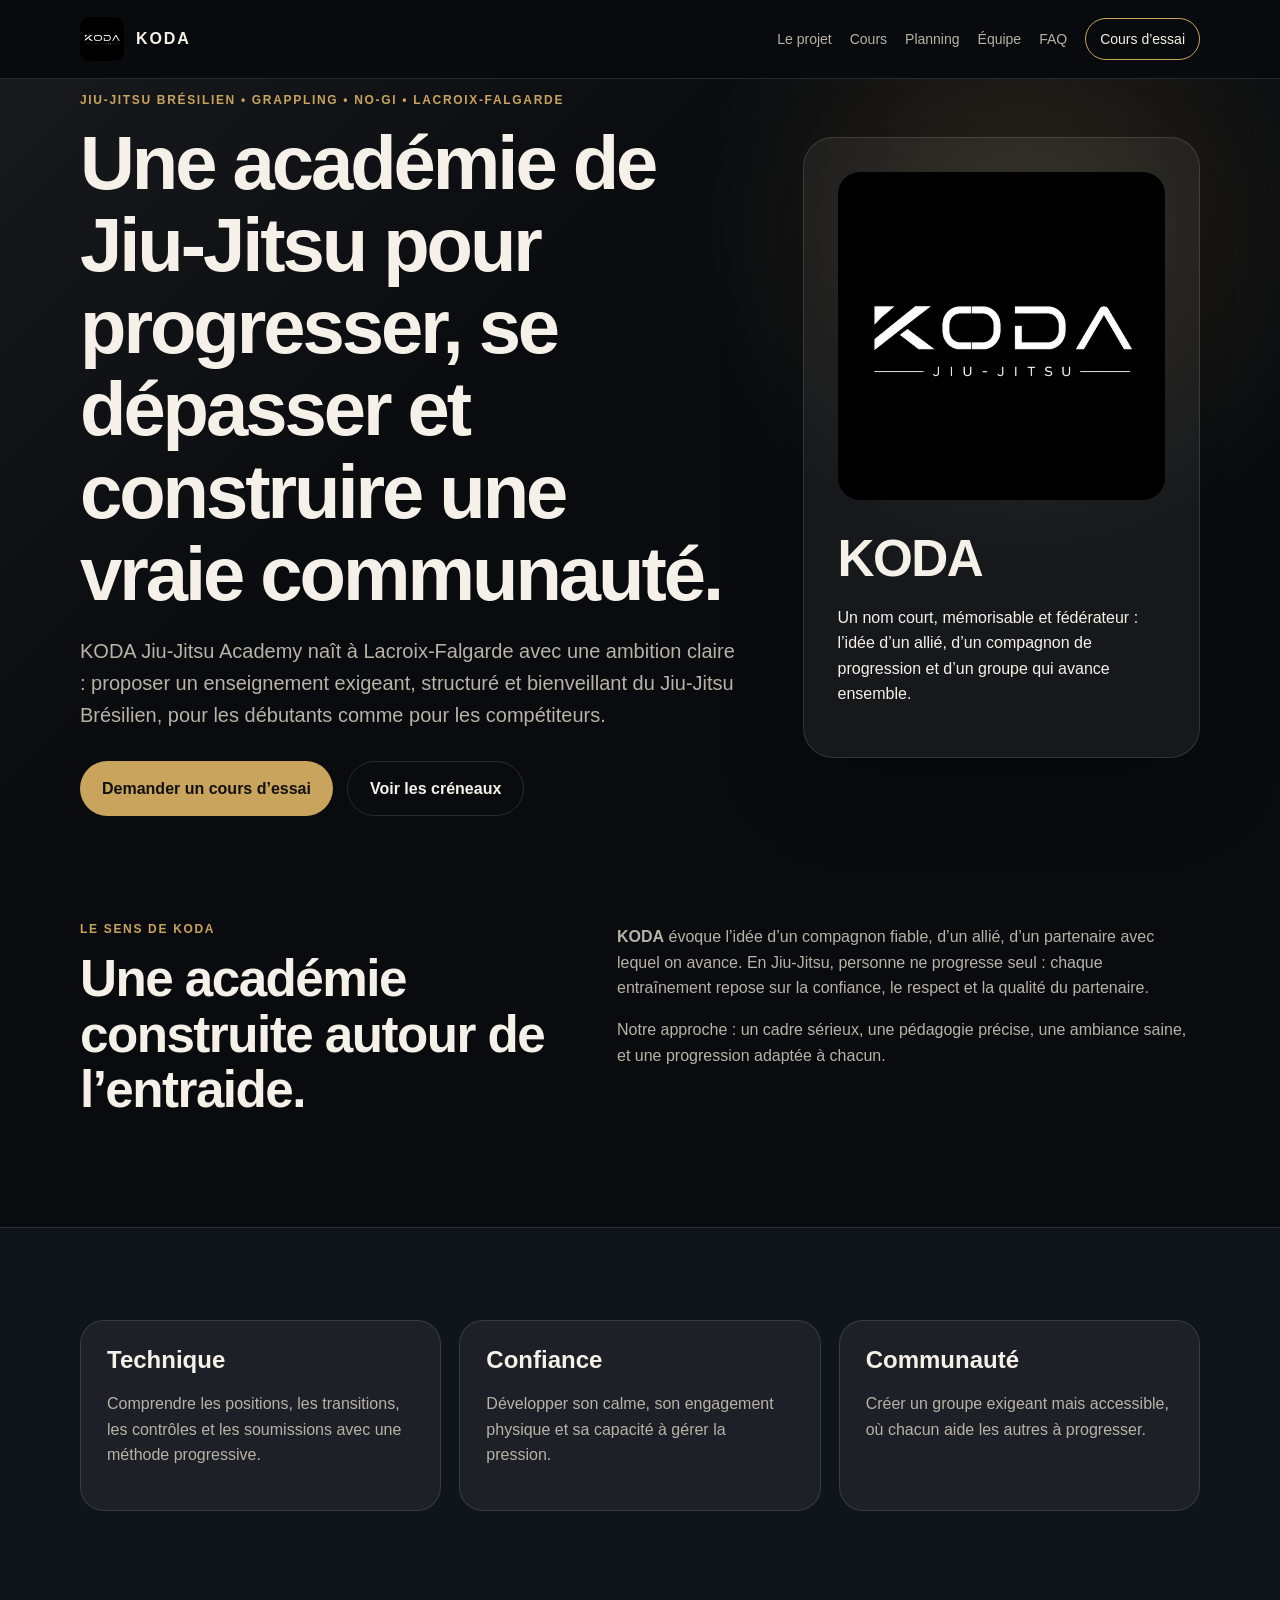
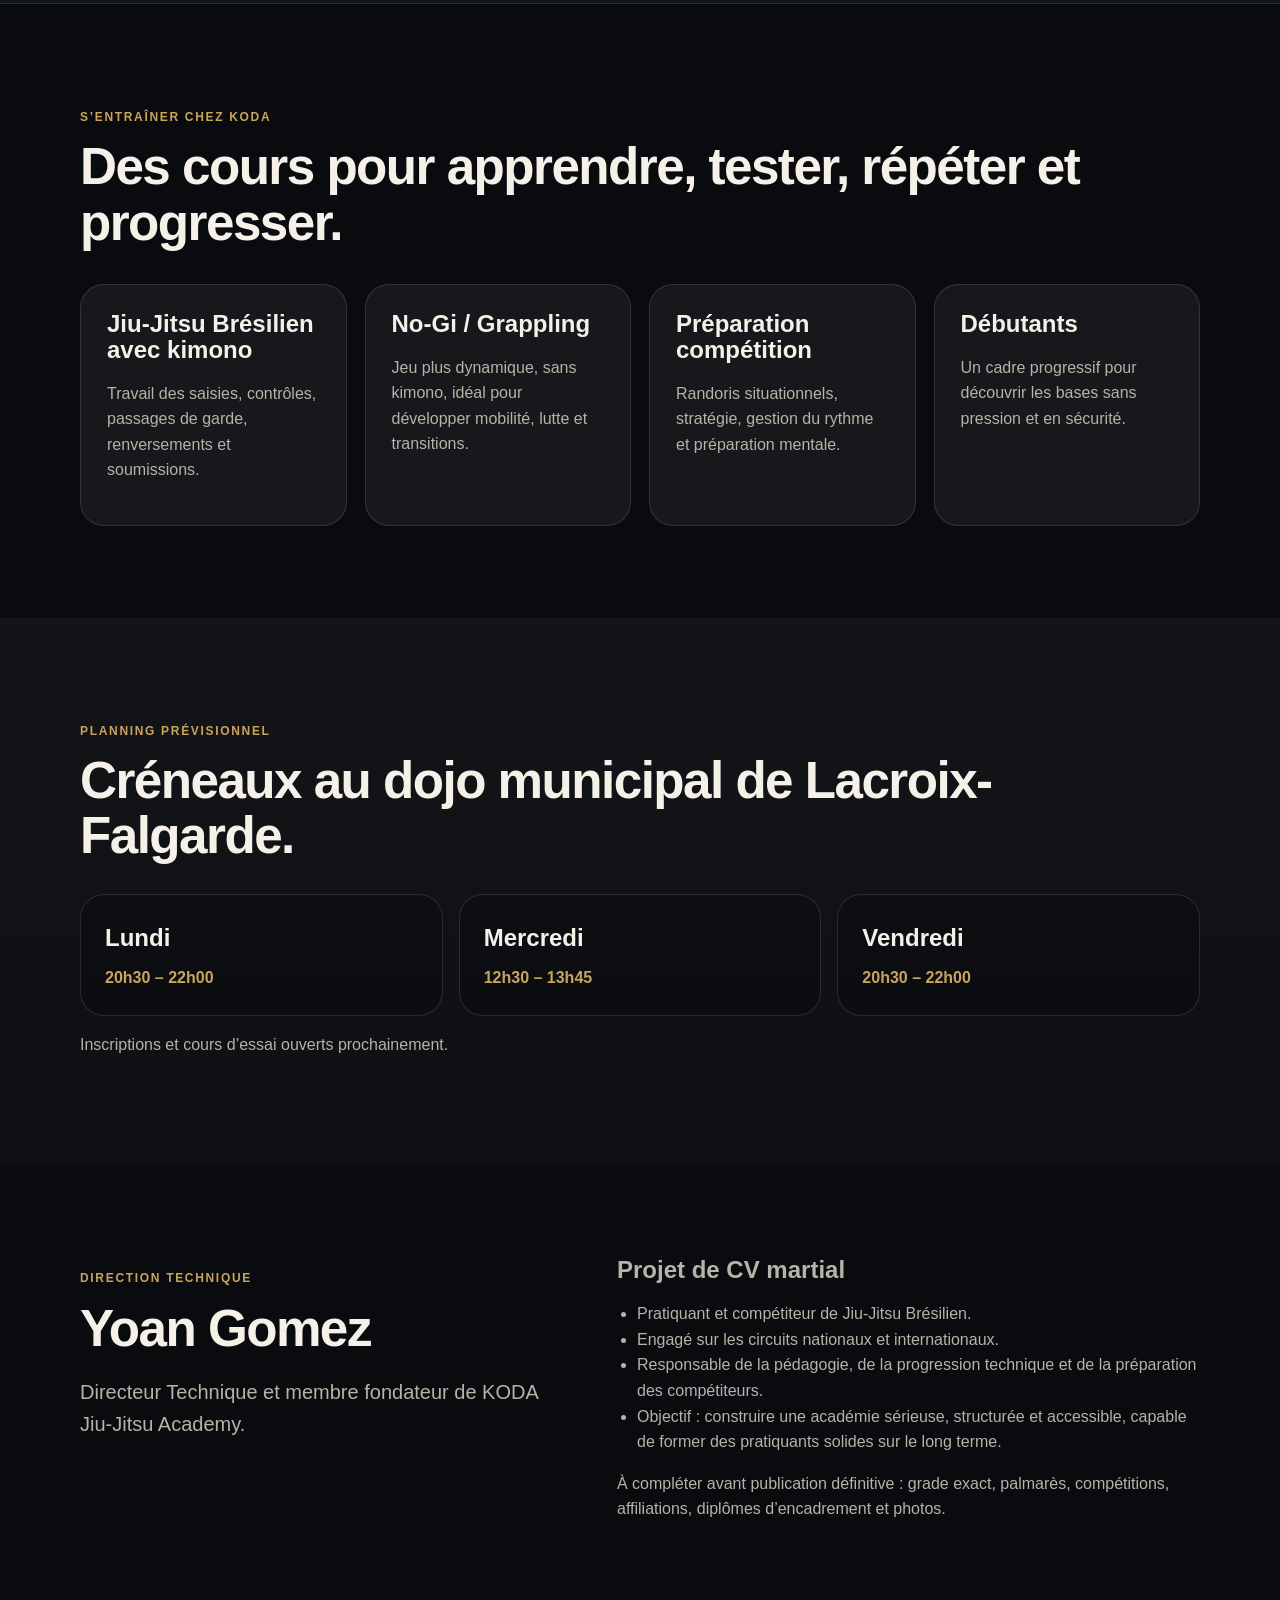
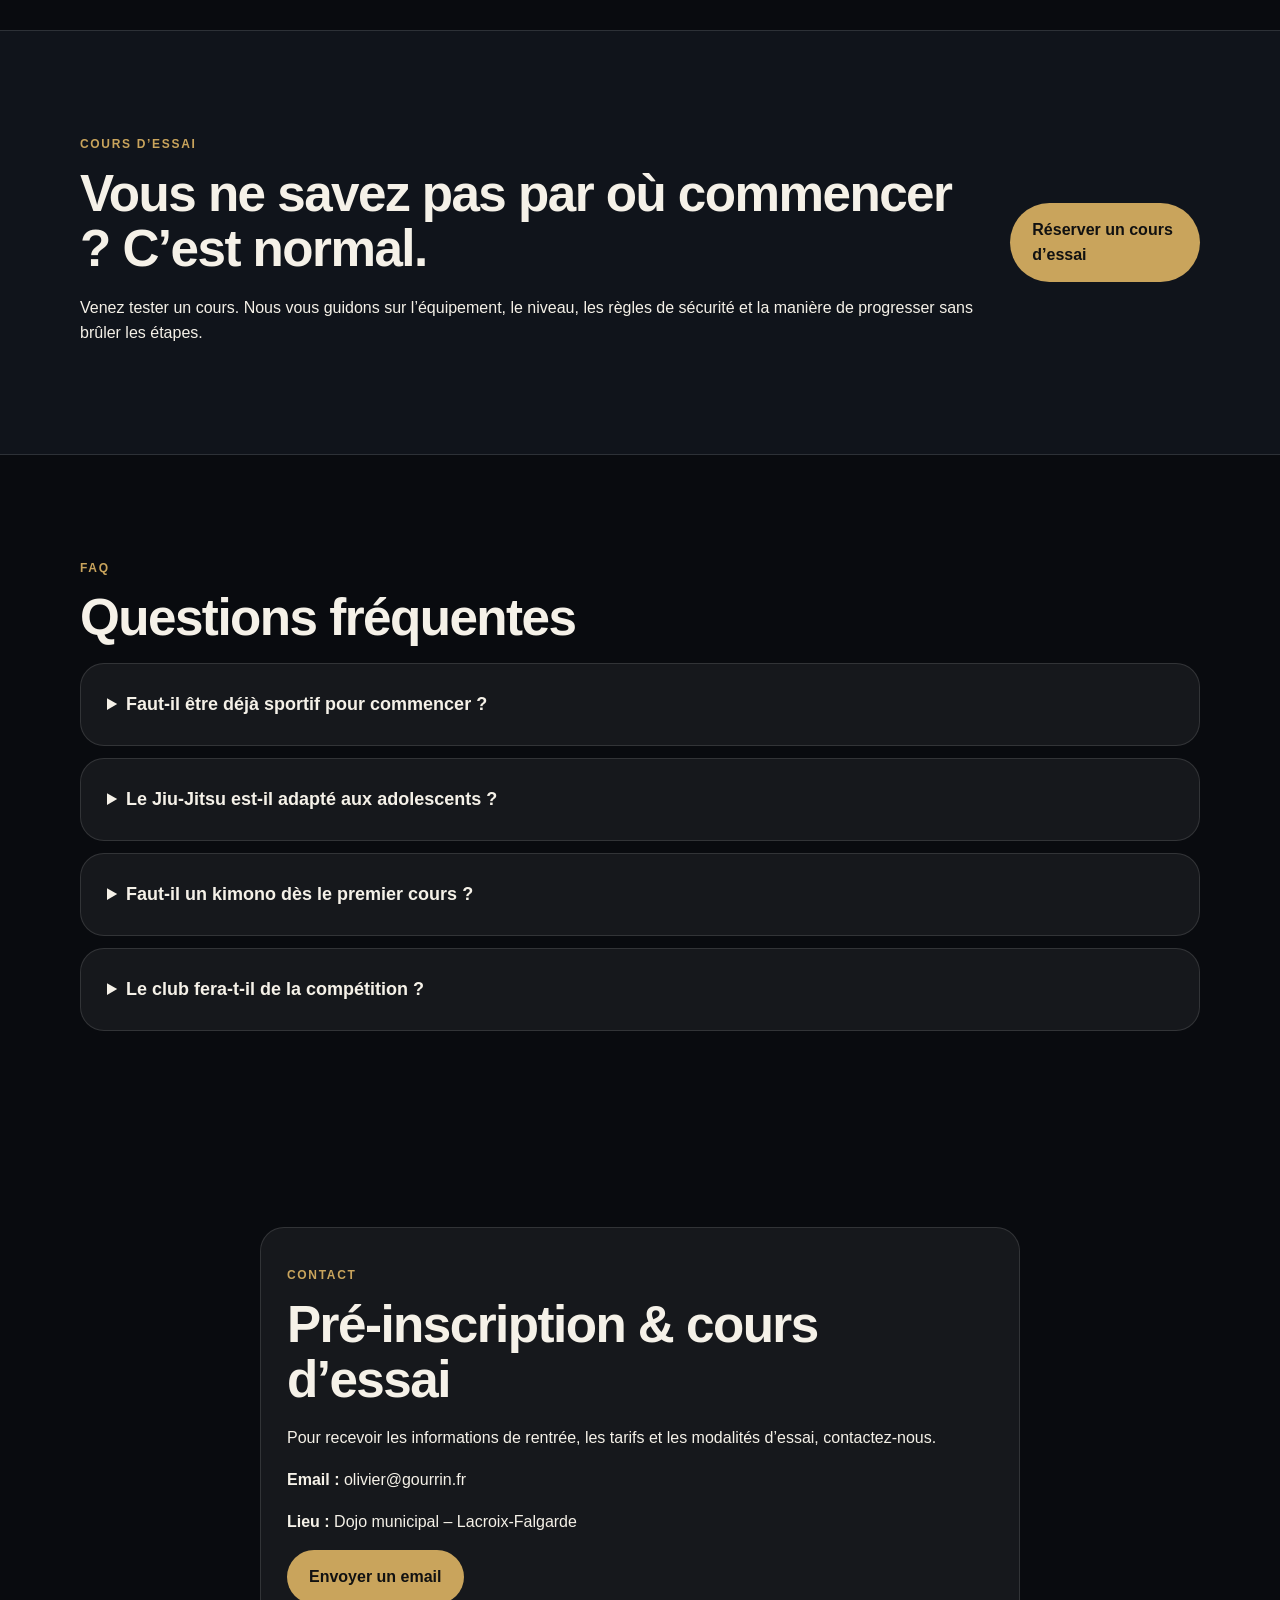
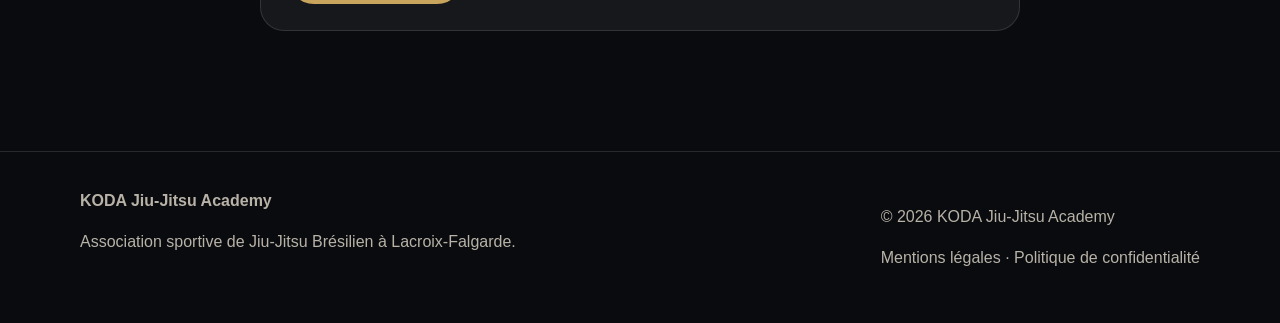
==== index.html @ 4247550b "Add files via upload" ====
<!doctype html>
<html lang="fr">
<head>
  <meta charset="utf-8">
  <meta name="viewport" content="width=device-width, initial-scale=1">
  <title>KODA Jiu-Jitsu Academy – Lacroix-Falgarde</title>
  <meta name="description" content="KODA Jiu-Jitsu Academy, club de Jiu-Jitsu Brésilien à Lacroix-Falgarde. Cours adultes, adolescents, compétition, no-gi et progression technique.">
  <link rel="stylesheet" href="styles.css">
</head>
<body>
<header class="site-header">
  <div class="container nav">
    <a class="brand" href="#accueil">
      <img src="assets/logo-koda.png" alt="Logo KODA Jiu-Jitsu Academy">
      <span>KODA</span>
    </a>
    <nav>
      <a href="#projet">Le projet</a>
      <a href="#cours">Cours</a>
      <a href="#planning">Planning</a>
      <a href="#equipe">Équipe</a>
      <a href="#faq">FAQ</a>
      <a class="nav-cta" href="#contact">Cours d’essai</a>
    </nav>
  </div>
</header>

<main id="accueil">
  <section class="hero">
    <div class="container hero-grid">
      <div class="hero-content">
        <p class="eyebrow">Jiu-Jitsu Brésilien • Grappling • No-Gi • Lacroix-Falgarde</p>
        <h1>Une académie de Jiu-Jitsu pour progresser, se dépasser et construire une vraie communauté.</h1>
        <p class="lead">KODA Jiu-Jitsu Academy naît à Lacroix-Falgarde avec une ambition claire : proposer un enseignement exigeant, structuré et bienveillant du Jiu-Jitsu Brésilien, pour les débutants comme pour les compétiteurs.</p>
        <div class="hero-actions">
          <a class="button primary" href="#contact">Demander un cours d’essai</a>
          <a class="button secondary" href="#planning">Voir les créneaux</a>
        </div>
      </div>
      <aside class="hero-card">
        <img src="assets/logo-koda.png" alt="Emblème KODA">
        <h2>KODA</h2>
        <p>Un nom court, mémorisable et fédérateur : l’idée d’un allié, d’un compagnon de progression et d’un groupe qui avance ensemble.</p>
      </aside>
    </div>
  </section>

  <section id="projet" class="section">
    <div class="container two-col">
      <div>
        <p class="eyebrow">Le sens de KODA</p>
        <h2>Une académie construite autour de l’entraide.</h2>
      </div>
      <div class="rich-text">
        <p><strong>KODA</strong> évoque l’idée d’un compagnon fiable, d’un allié, d’un partenaire avec lequel on avance. En Jiu-Jitsu, personne ne progresse seul : chaque entraînement repose sur la confiance, le respect et la qualité du partenaire.</p>
        <p>Notre approche : un cadre sérieux, une pédagogie précise, une ambiance saine, et une progression adaptée à chacun.</p>
      </div>
    </div>
  </section>

  <section class="section dark">
    <div class="container cards">
      <article class="card">
        <h3>Technique</h3>
        <p>Comprendre les positions, les transitions, les contrôles et les soumissions avec une méthode progressive.</p>
      </article>
      <article class="card">
        <h3>Confiance</h3>
        <p>Développer son calme, son engagement physique et sa capacité à gérer la pression.</p>
      </article>
      <article class="card">
        <h3>Communauté</h3>
        <p>Créer un groupe exigeant mais accessible, où chacun aide les autres à progresser.</p>
      </article>
    </div>
  </section>

  <section id="cours" class="section">
    <div class="container">
      <p class="eyebrow">S’entraîner chez KODA</p>
      <h2>Des cours pour apprendre, tester, répéter et progresser.</h2>
      <div class="program-grid">
        <div class="program">
          <h3>Jiu-Jitsu Brésilien avec kimono</h3>
          <p>Travail des saisies, contrôles, passages de garde, renversements et soumissions.</p>
        </div>
        <div class="program">
          <h3>No-Gi / Grappling</h3>
          <p>Jeu plus dynamique, sans kimono, idéal pour développer mobilité, lutte et transitions.</p>
        </div>
        <div class="program">
          <h3>Préparation compétition</h3>
          <p>Randoris situationnels, stratégie, gestion du rythme et préparation mentale.</p>
        </div>
        <div class="program">
          <h3>Débutants</h3>
          <p>Un cadre progressif pour découvrir les bases sans pression et en sécurité.</p>
        </div>
      </div>
    </div>
  </section>

  <section id="planning" class="section muted">
    <div class="container">
      <p class="eyebrow">Planning prévisionnel</p>
      <h2>Créneaux au dojo municipal de Lacroix-Falgarde.</h2>
      <div class="schedule">
        <div><strong>Lundi</strong><span>20h30 – 22h00</span></div>
        <div><strong>Mercredi</strong><span>12h30 – 13h45</span></div>
        <div><strong>Vendredi</strong><span>20h30 – 22h00</span></div>
      </div>
      <p class="note">Inscriptions et cours d’essai ouverts prochainement.</p>
    </div>
  </section>

  <section id="equipe" class="section">
    <div class="container two-col">
      <div>
        <p class="eyebrow">Direction technique</p>
        <h2>Yoan Gomez</h2>
        <p class="lead">Directeur Technique et membre fondateur de KODA Jiu-Jitsu Academy.</p>
      </div>
      <div class="bio">
        <h3>Projet de CV martial</h3>
        <ul>
          <li>Pratiquant et compétiteur de Jiu-Jitsu Brésilien.</li>
          <li>Engagé sur les circuits nationaux et internationaux.</li>
          <li>Responsable de la pédagogie, de la progression technique et de la préparation des compétiteurs.</li>
          <li>Objectif : construire une académie sérieuse, structurée et accessible, capable de former des pratiquants solides sur le long terme.</li>
        </ul>
        <p class="note">À compléter avant publication définitive : grade exact, palmarès, compétitions, affiliations, diplômes d’encadrement et photos.</p>
      </div>
    </div>
  </section>

  <section class="section dark">
    <div class="container split-cta">
      <div>
        <p class="eyebrow">Cours d’essai</p>
        <h2>Vous ne savez pas par où commencer ? C’est normal.</h2>
        <p>Venez tester un cours. Nous vous guidons sur l’équipement, le niveau, les règles de sécurité et la manière de progresser sans brûler les étapes.</p>
      </div>
      <a class="button primary" href="#contact">Réserver un cours d’essai</a>
    </div>
  </section>

  <section id="faq" class="section">
    <div class="container">
      <p class="eyebrow">FAQ</p>
      <h2>Questions fréquentes</h2>
      <details>
        <summary>Faut-il être déjà sportif pour commencer ?</summary>
        <p>Non. Les cours débutants permettent de progresser étape par étape. Le plus important est la régularité.</p>
      </details>
      <details>
        <summary>Le Jiu-Jitsu est-il adapté aux adolescents ?</summary>
        <p>Oui, sous réserve des créneaux ouverts et d’un cadre adapté. L’objectif est de développer confiance, discipline et respect.</p>
      </details>
      <details>
        <summary>Faut-il un kimono dès le premier cours ?</summary>
        <p>Pour un essai, une tenue de sport près du corps peut suffire. Le kimono sera recommandé pour les cours réguliers en Gi.</p>
      </details>
      <details>
        <summary>Le club fera-t-il de la compétition ?</summary>
        <p>Oui, la compétition fait partie du projet KODA, sans obligation pour les pratiquants loisirs.</p>
      </details>
    </div>
  </section>

  <section id="contact" class="section contact">
    <div class="container contact-box">
      <p class="eyebrow">Contact</p>
      <h2>Pré-inscription & cours d’essai</h2>
      <p>Pour recevoir les informations de rentrée, les tarifs et les modalités d’essai, contactez-nous.</p>
      <p><strong>Email :</strong> <a href="mailto:olivier@gourrin.fr">olivier@gourrin.fr</a></p>
      <p><strong>Lieu :</strong> Dojo municipal – Lacroix-Falgarde</p>
      <a class="button primary" href="mailto:olivier@gourrin.fr?subject=Pré-inscription%20KODA%20Jiu-Jitsu%20Academy">Envoyer un email</a>
    </div>
  </section>
</main>

<footer class="site-footer">
  <div class="container footer-grid">
    <div>
      <strong>KODA Jiu-Jitsu Academy</strong>
      <p>Association sportive de Jiu-Jitsu Brésilien à Lacroix-Falgarde.</p>
    </div>
    <div>
      <p>© 2026 KODA Jiu-Jitsu Academy</p>
      <p><a href="#">Mentions légales</a> · <a href="#">Politique de confidentialité</a></p>
    </div>
  </div>
</footer>
</body>
</html>
---- styles.css ----
:root {
  --bg: #090b0f;
  --bg2: #10141b;
  --text: #f5f1e8;
  --muted: #b8b2a7;
  --gold: #c9a45c;
  --line: rgba(255,255,255,.12);
  --card: rgba(255,255,255,.055);
}
* { box-sizing: border-box; }
html { scroll-behavior: smooth; }
body {
  margin: 0;
  font-family: -apple-system, BlinkMacSystemFont, "Segoe UI", Roboto, Inter, Arial, sans-serif;
  color: var(--text);
  background: var(--bg);
  line-height: 1.6;
}
a { color: inherit; text-decoration: none; }
.container { width: min(1120px, calc(100% - 40px)); margin: 0 auto; }
.site-header {
  position: sticky; top: 0; z-index: 10;
  background: rgba(9,11,15,.82);
  backdrop-filter: blur(18px);
  border-bottom: 1px solid var(--line);
}
.nav { display: flex; align-items: center; justify-content: space-between; min-height: 78px; gap: 24px; }
.brand { display: flex; align-items: center; gap: 12px; font-weight: 900; letter-spacing: .12em; }
.brand img { width: 44px; height: 44px; object-fit: cover; border-radius: 10px; }
nav { display: flex; gap: 18px; align-items: center; font-size: 14px; color: var(--muted); }
nav a:hover { color: var(--text); }
.nav-cta { color: var(--text); border: 1px solid var(--gold); padding: 9px 14px; border-radius: 999px; }
.hero {
  min-height: 720px;
  display: flex; align-items: center;
  background:
    radial-gradient(circle at 80% 20%, rgba(201,164,92,.18), transparent 28%),
    linear-gradient(135deg, rgba(255,255,255,.06), transparent 40%);
}
.hero-grid { display: grid; grid-template-columns: 1.25fr .75fr; gap: 60px; align-items: center; }
.eyebrow { color: var(--gold); text-transform: uppercase; font-weight: 800; font-size: 12px; letter-spacing: .14em; }
h1, h2, h3 { line-height: 1.08; margin: 0 0 18px; }
h1 { font-size: clamp(42px, 6vw, 76px); letter-spacing: -.04em; }
h2 { font-size: clamp(32px, 4vw, 52px); letter-spacing: -.03em; }
h3 { font-size: 24px; }
.lead { font-size: 20px; color: var(--muted); max-width: 720px; }
.hero-actions { display: flex; gap: 14px; flex-wrap: wrap; margin-top: 30px; }
.button { display: inline-flex; align-items: center; justify-content: center; border-radius: 999px; padding: 14px 22px; font-weight: 800; }
.primary { background: var(--gold); color: #111; }
.secondary { border: 1px solid var(--line); color: var(--text); }
.hero-card {
  border: 1px solid var(--line);
  background: var(--card);
  border-radius: 30px;
  padding: 34px;
  box-shadow: 0 30px 80px rgba(0,0,0,.28);
}
.hero-card img { width: 100%; border-radius: 22px; margin-bottom: 24px; }
.section { padding: 92px 0; }
.dark { background: var(--bg2); border-top: 1px solid var(--line); border-bottom: 1px solid var(--line); }
.muted { background: linear-gradient(180deg, rgba(255,255,255,.04), rgba(255,255,255,.02)); }
.two-col { display: grid; grid-template-columns: .9fr 1.1fr; gap: 60px; align-items: start; }
.rich-text, .bio, .note { color: var(--muted); }
.cards, .program-grid { display: grid; grid-template-columns: repeat(3, 1fr); gap: 18px; }
.program-grid { grid-template-columns: repeat(4, 1fr); margin-top: 34px; }
.card, .program, details, .contact-box {
  border: 1px solid var(--line);
  background: var(--card);
  border-radius: 24px;
  padding: 26px;
}
.card p, .program p, details p { color: var(--muted); }
.schedule {
  display: grid; grid-template-columns: repeat(3, 1fr); gap: 16px;
  margin: 30px 0 16px;
}
.schedule div {
  border: 1px solid var(--line);
  border-radius: 24px;
  padding: 24px;
  display: flex; flex-direction: column; gap: 8px;
  background: rgba(0,0,0,.2);
}
.schedule strong { font-size: 24px; }
.schedule span { color: var(--gold); font-weight: 800; }
.bio ul { margin: 0; padding-left: 20px; }
details { margin: 12px 0; }
summary { cursor: pointer; font-weight: 800; font-size: 18px; }
.split-cta { display: flex; align-items: center; justify-content: space-between; gap: 30px; }
.contact { padding-bottom: 120px; }
.contact-box { max-width: 760px; }
.site-footer { border-top: 1px solid var(--line); padding: 36px 0; color: var(--muted); }
.footer-grid { display: flex; justify-content: space-between; gap: 30px; }
@media (max-width: 900px) {
  nav { display: none; }
  .hero-grid, .two-col { grid-template-columns: 1fr; }
  .cards, .program-grid, .schedule { grid-template-columns: 1fr; }
  .split-cta, .footer-grid { flex-direction: column; align-items: flex-start; }
  .hero { min-height: auto; padding: 80px 0; }
}
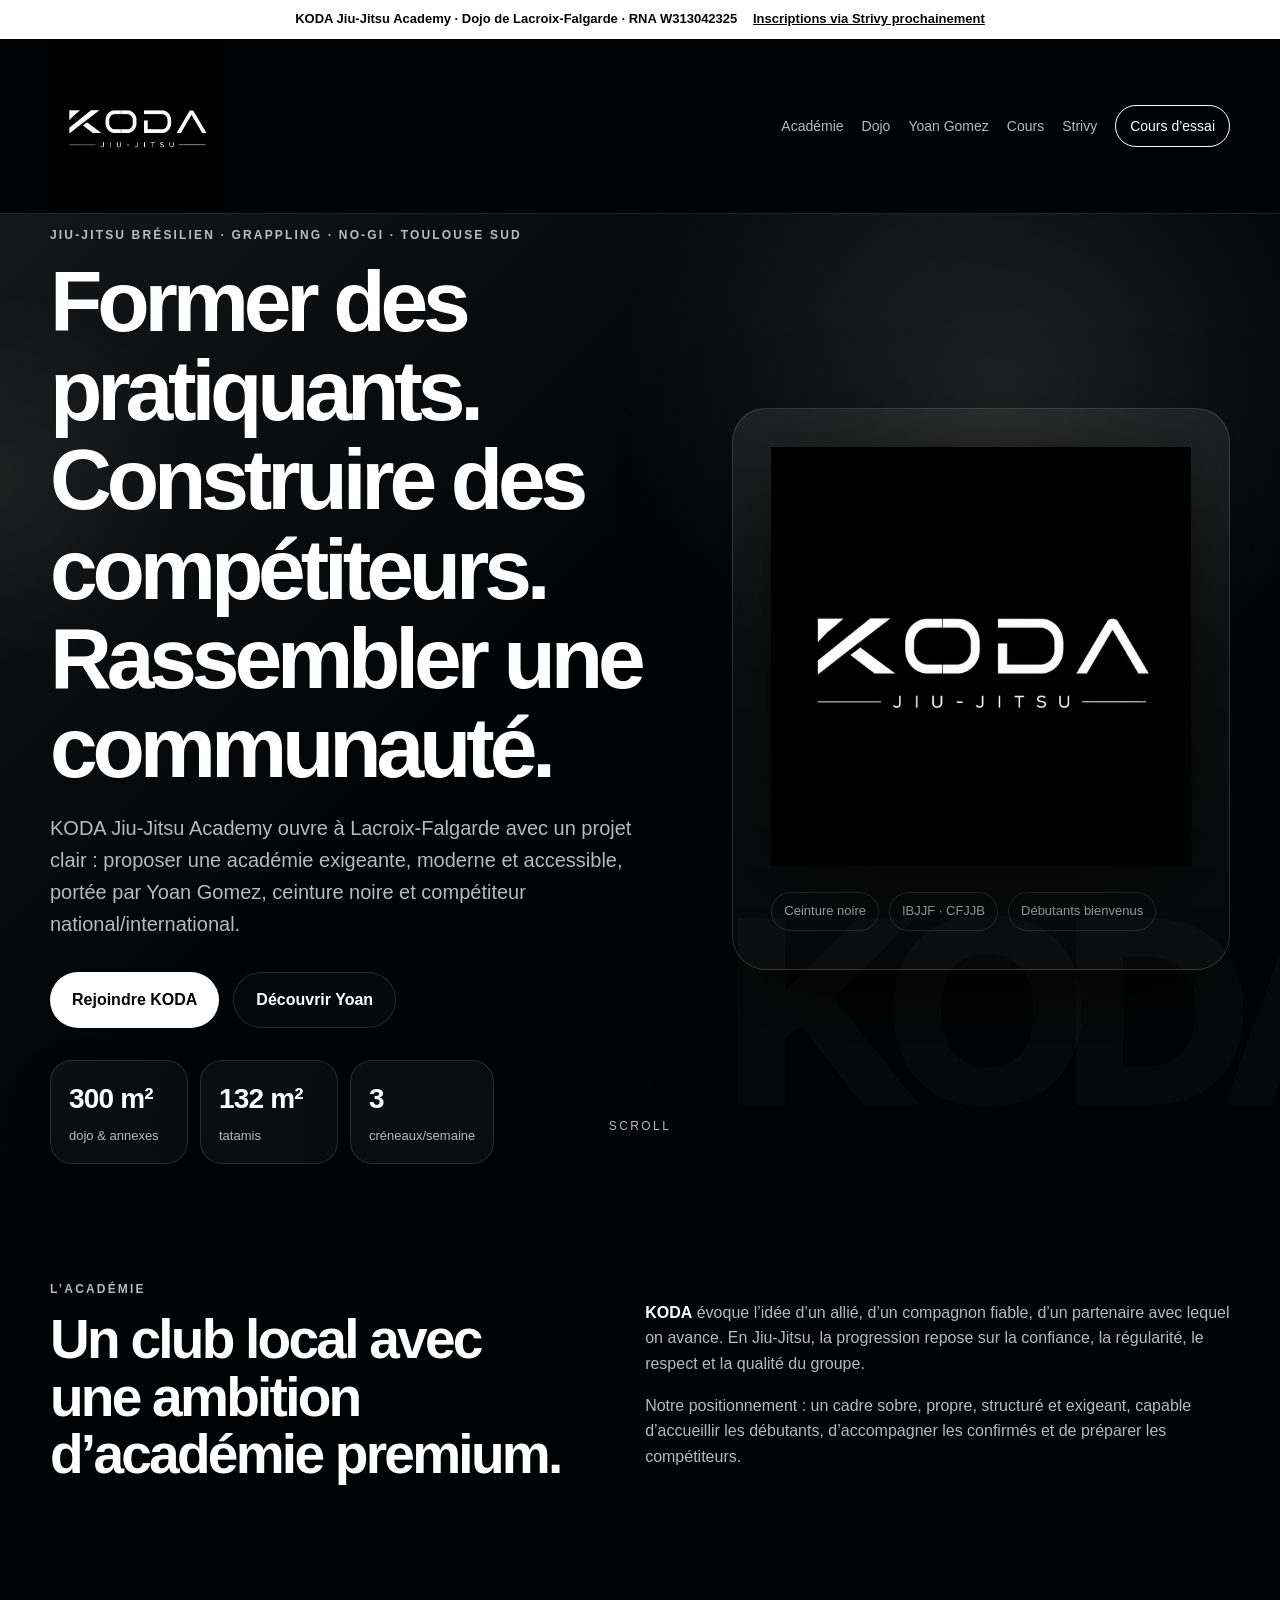
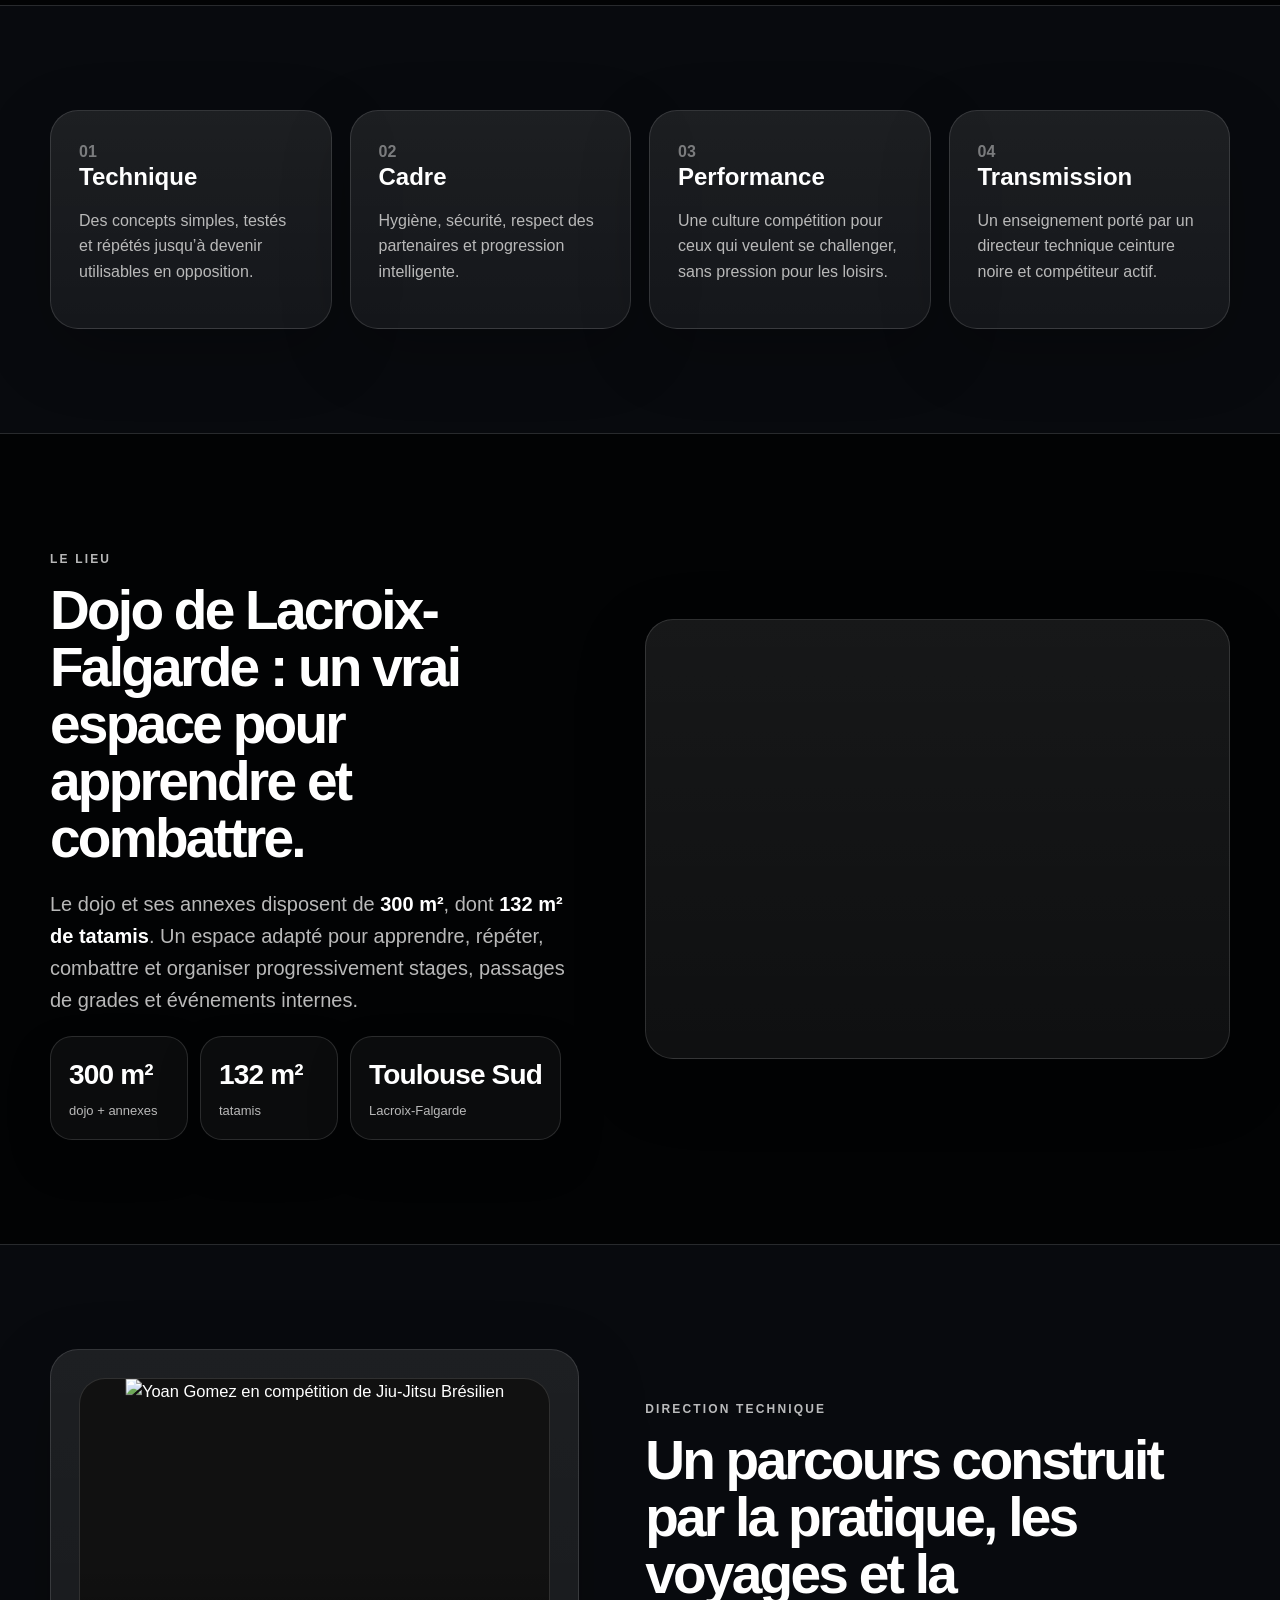
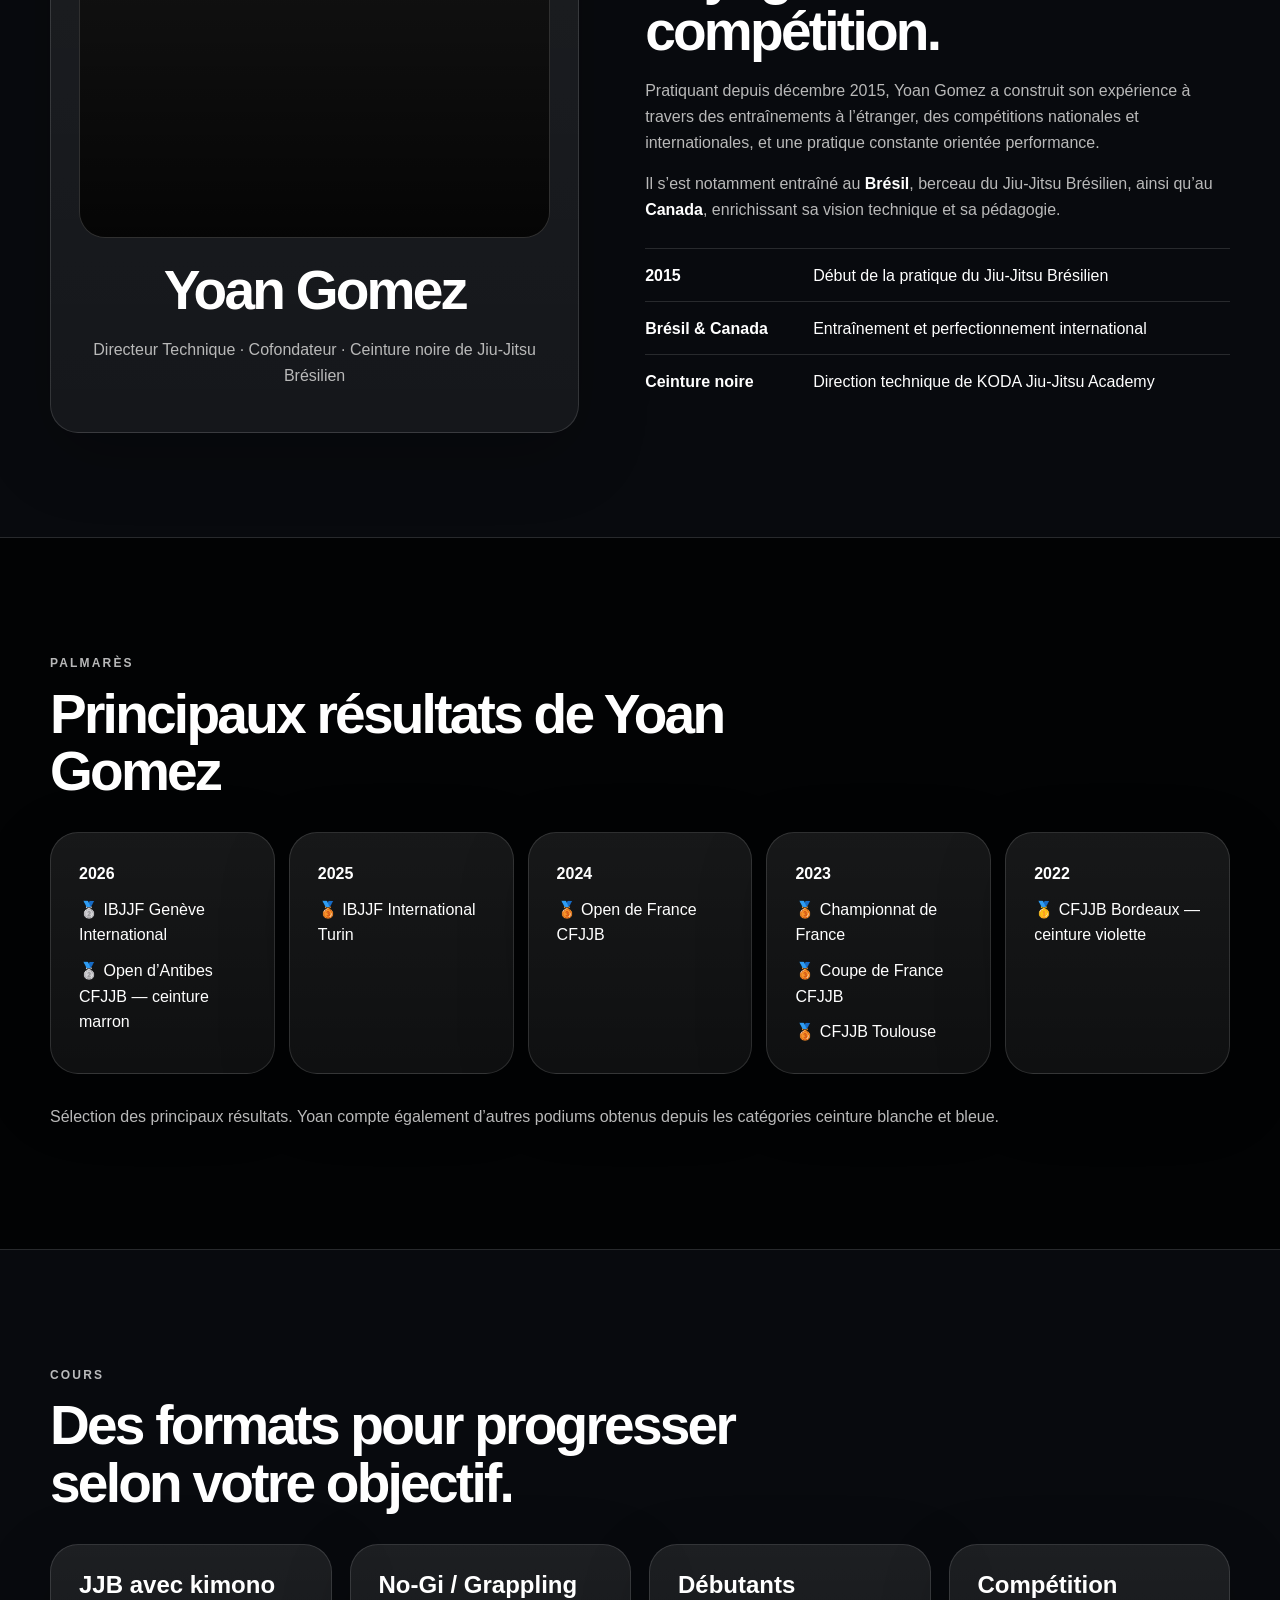
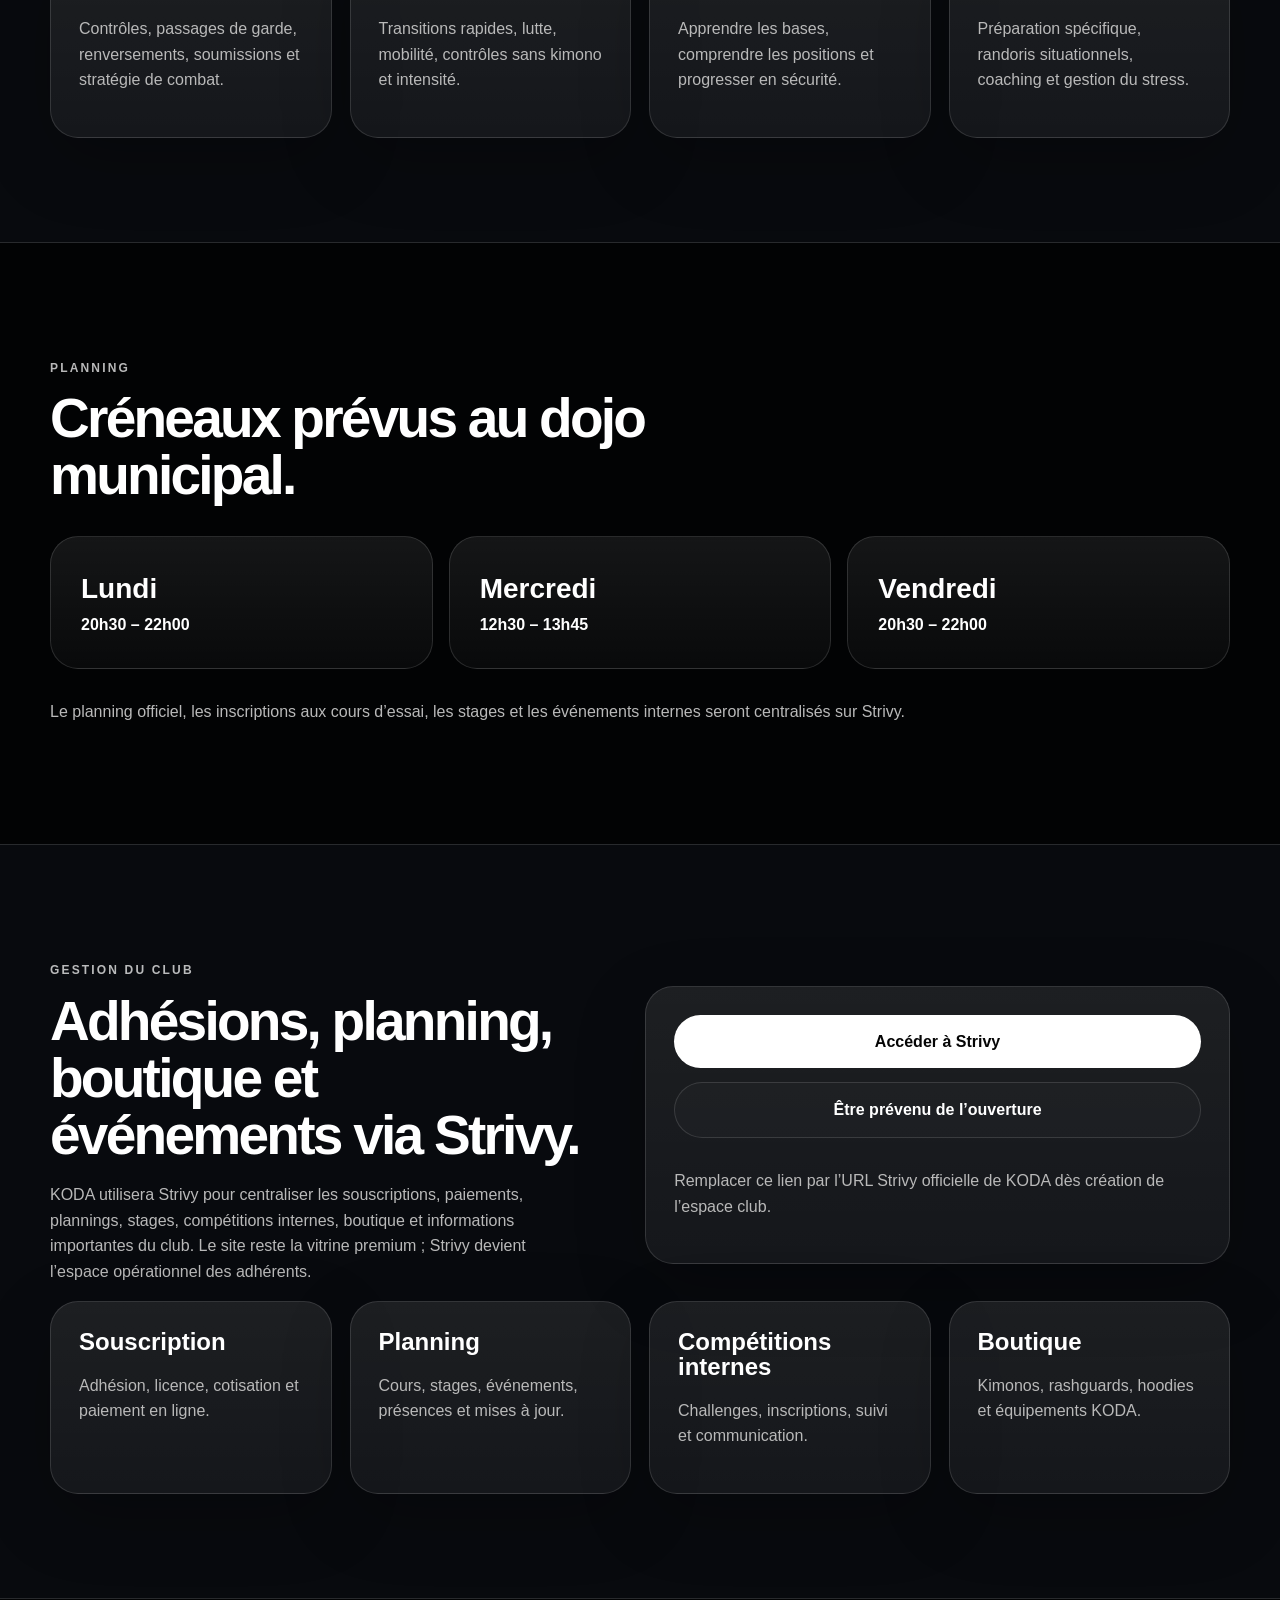
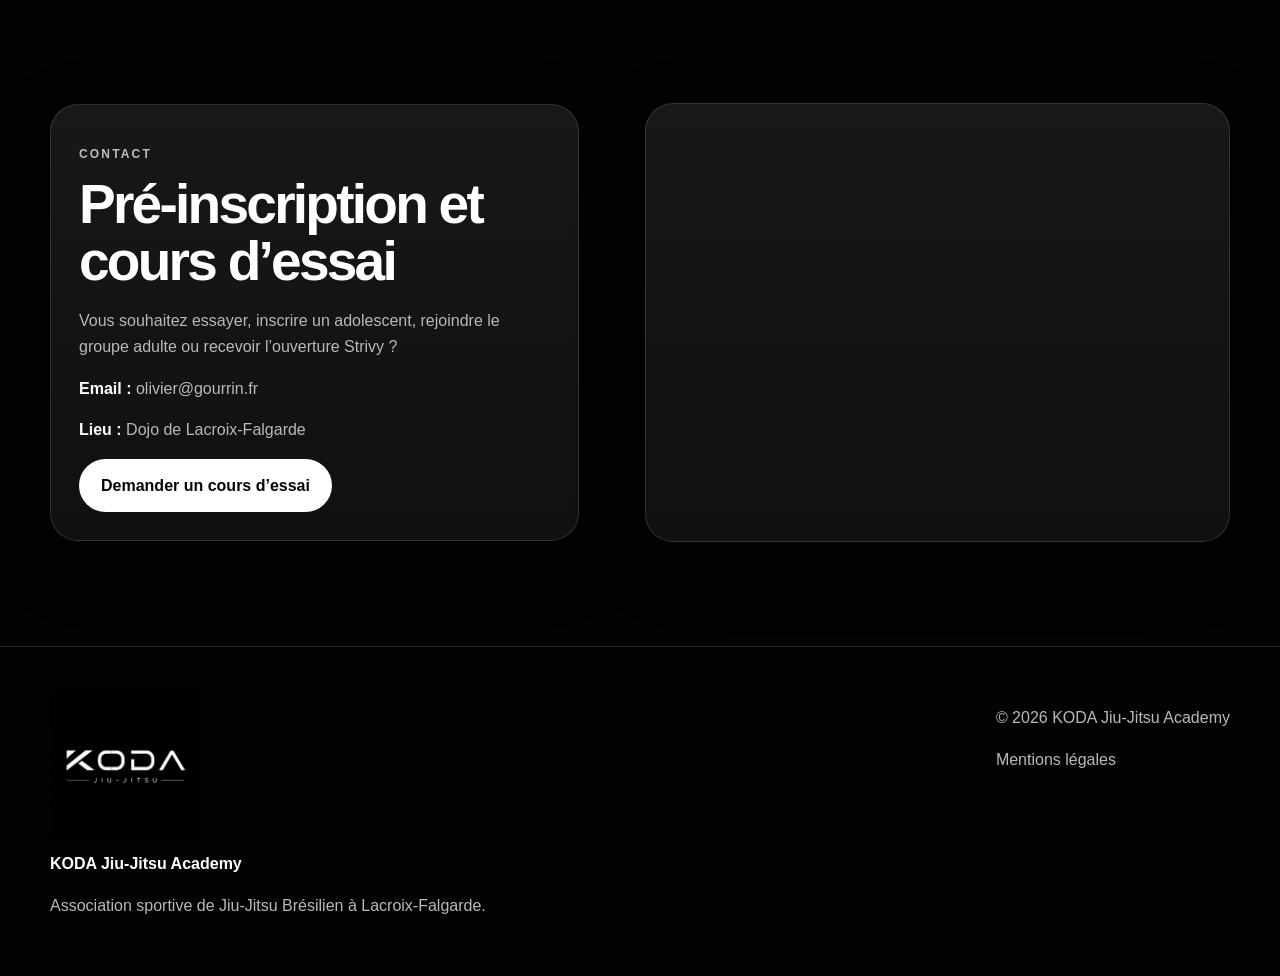
==== commit e0eb6637: "Add files via upload" ====
--- a/index.html
+++ b/index.html
@@ -3,178 +3,217 @@
 <head>
   <meta charset="utf-8">
   <meta name="viewport" content="width=device-width, initial-scale=1">
-  <title>KODA Jiu-Jitsu Academy – Lacroix-Falgarde</title>
-  <meta name="description" content="KODA Jiu-Jitsu Academy, club de Jiu-Jitsu Brésilien à Lacroix-Falgarde. Cours adultes, adolescents, compétition, no-gi et progression technique.">
+  <title>KODA Jiu-Jitsu Academy | JJB Lacroix-Falgarde · Toulouse Sud</title>
+  <meta name="description" content="KODA Jiu-Jitsu Academy, académie de Jiu-Jitsu Brésilien à Lacroix-Falgarde. Dojo de 300 m² dont 132 m² de tatamis. Directeur technique Yoan Gomez, ceinture noire. Inscriptions via Strivy.">
+  <meta name="keywords" content="Jiu-Jitsu Brésilien Lacroix-Falgarde, JJB Toulouse Sud, Grappling Toulouse, No-Gi Toulouse, JJB Portet-sur-Garonne, JJB Muret, JJB Ramonville">
+  <meta property="og:title" content="KODA Jiu-Jitsu Academy">
+  <meta property="og:description" content="Former des pratiquants. Construire des compétiteurs. Rassembler une communauté.">
+  <meta property="og:type" content="website">
+  <meta property="og:image" content="assets/logo-koda.png">
+  <link rel="icon" href="assets/logo-koda.png">
   <link rel="stylesheet" href="styles.css">
 </head>
+
 <body>
+<div class="cursor-glow" aria-hidden="true"></div>
+
+<div class="topbar">
+  <span>KODA Jiu-Jitsu Academy · Dojo de Lacroix-Falgarde · RNA W313042325</span>
+  <a href="#strivy">Inscriptions via Strivy prochainement</a>
+</div>
+
 <header class="site-header">
   <div class="container nav">
-    <a class="brand" href="#accueil">
-      <img src="assets/logo-koda.png" alt="Logo KODA Jiu-Jitsu Academy">
-      <span>KODA</span>
+    <a class="brand" href="#accueil" aria-label="KODA Jiu-Jitsu Academy">
+      <img src="assets/logo-koda.png" alt="Logo KODA Jiu-Jitsu">
     </a>
-    <nav>
-      <a href="#projet">Le projet</a>
+    <button class="menu-button" aria-label="Ouvrir le menu">☰</button>
+    <nav class="desktop-nav">
+      <a href="#academie">Académie</a>
+      <a href="#dojo">Dojo</a>
+      <a href="#yoan">Yoan Gomez</a>
       <a href="#cours">Cours</a>
-      <a href="#planning">Planning</a>
-      <a href="#equipe">Équipe</a>
-      <a href="#faq">FAQ</a>
-      <a class="nav-cta" href="#contact">Cours d’essai</a>
+      <a href="#strivy">Strivy</a>
+      <a href="#contact" class="nav-cta">Cours d’essai</a>
     </nav>
   </div>
 </header>
 
 <main id="accueil">
   <section class="hero">
+    <div class="hero-noise"></div>
+    <div class="hero-mark" aria-hidden="true">KODA</div>
     <div class="container hero-grid">
-      <div class="hero-content">
-        <p class="eyebrow">Jiu-Jitsu Brésilien • Grappling • No-Gi • Lacroix-Falgarde</p>
-        <h1>Une académie de Jiu-Jitsu pour progresser, se dépasser et construire une vraie communauté.</h1>
-        <p class="lead">KODA Jiu-Jitsu Academy naît à Lacroix-Falgarde avec une ambition claire : proposer un enseignement exigeant, structuré et bienveillant du Jiu-Jitsu Brésilien, pour les débutants comme pour les compétiteurs.</p>
+      <div class="hero-copy reveal">
+        <p class="eyebrow">Jiu-Jitsu Brésilien · Grappling · No-Gi · Toulouse Sud</p>
+        <h1>Former des pratiquants. Construire des compétiteurs. Rassembler une communauté.</h1>
+        <p class="lead">KODA Jiu-Jitsu Academy ouvre à Lacroix-Falgarde avec un projet clair : proposer une académie exigeante, moderne et accessible, portée par Yoan Gomez, ceinture noire et compétiteur national/international.</p>
         <div class="hero-actions">
-          <a class="button primary" href="#contact">Demander un cours d’essai</a>
-          <a class="button secondary" href="#planning">Voir les créneaux</a>
-        </div>
-      </div>
-      <aside class="hero-card">
-        <img src="assets/logo-koda.png" alt="Emblème KODA">
-        <h2>KODA</h2>
-        <p>Un nom court, mémorisable et fédérateur : l’idée d’un allié, d’un compagnon de progression et d’un groupe qui avance ensemble.</p>
+          <a class="button primary magnetic" href="#strivy">Rejoindre KODA</a>
+          <a class="button secondary magnetic" href="#yoan">Découvrir Yoan</a>
+        </div>
+        <div class="stats hero-stats">
+          <div><strong><span data-count="300">0</span> m²</strong><small>dojo & annexes</small></div>
+          <div><strong><span data-count="132">0</span> m²</strong><small>tatamis</small></div>
+          <div><strong><span data-count="3">0</span></strong><small>créneaux/semaine</small></div>
+        </div>
+      </div>
+      <aside class="hero-card reveal delay-1">
+        <img src="assets/logo-koda.png" alt="Logo KODA Jiu-Jitsu">
+        <div class="hero-card-footer">
+          <span>Ceinture noire</span>
+          <span>IBJJF · CFJJB</span>
+          <span>Débutants bienvenus</span>
+        </div>
       </aside>
     </div>
-  </section>
-
-  <section id="projet" class="section">
-    <div class="container two-col">
-      <div>
-        <p class="eyebrow">Le sens de KODA</p>
-        <h2>Une académie construite autour de l’entraide.</h2>
-      </div>
-      <div class="rich-text">
-        <p><strong>KODA</strong> évoque l’idée d’un compagnon fiable, d’un allié, d’un partenaire avec lequel on avance. En Jiu-Jitsu, personne ne progresse seul : chaque entraînement repose sur la confiance, le respect et la qualité du partenaire.</p>
-        <p>Notre approche : un cadre sérieux, une pédagogie précise, une ambiance saine, et une progression adaptée à chacun.</p>
+    <a class="scroll-indicator" href="#academie">Scroll</a>
+  </section>
+
+  <section id="academie" class="section intro">
+    <div class="container split">
+      <div class="reveal">
+        <p class="eyebrow">L’académie</p>
+        <h2>Un club local avec une ambition d’académie premium.</h2>
+      </div>
+      <div class="rich-text reveal delay-1">
+        <p><strong>KODA</strong> évoque l’idée d’un allié, d’un compagnon fiable, d’un partenaire avec lequel on avance. En Jiu-Jitsu, la progression repose sur la confiance, la régularité, le respect et la qualité du groupe.</p>
+        <p>Notre positionnement : un cadre sobre, propre, structuré et exigeant, capable d’accueillir les débutants, d’accompagner les confirmés et de préparer les compétiteurs.</p>
       </div>
     </div>
   </section>
 
   <section class="section dark">
-    <div class="container cards">
-      <article class="card">
-        <h3>Technique</h3>
-        <p>Comprendre les positions, les transitions, les contrôles et les soumissions avec une méthode progressive.</p>
-      </article>
-      <article class="card">
-        <h3>Confiance</h3>
-        <p>Développer son calme, son engagement physique et sa capacité à gérer la pression.</p>
-      </article>
-      <article class="card">
-        <h3>Communauté</h3>
-        <p>Créer un groupe exigeant mais accessible, où chacun aide les autres à progresser.</p>
-      </article>
-    </div>
-  </section>
-
-  <section id="cours" class="section">
+    <div class="container values">
+      <article class="reveal"><span>01</span><h3>Technique</h3><p>Des concepts simples, testés et répétés jusqu’à devenir utilisables en opposition.</p></article>
+      <article class="reveal delay-1"><span>02</span><h3>Cadre</h3><p>Hygiène, sécurité, respect des partenaires et progression intelligente.</p></article>
+      <article class="reveal delay-2"><span>03</span><h3>Performance</h3><p>Une culture compétition pour ceux qui veulent se challenger, sans pression pour les loisirs.</p></article>
+      <article class="reveal delay-3"><span>04</span><h3>Transmission</h3><p>Un enseignement porté par un directeur technique ceinture noire et compétiteur actif.</p></article>
+    </div>
+  </section>
+
+  <section id="dojo" class="section dojo">
+    <div class="container dojo-grid">
+      <div class="reveal">
+        <p class="eyebrow">Le lieu</p>
+        <h2>Dojo de Lacroix-Falgarde : un vrai espace pour apprendre et combattre.</h2>
+        <p class="lead">Le dojo et ses annexes disposent de <strong>300 m²</strong>, dont <strong>132 m² de tatamis</strong>. Un espace adapté pour apprendre, répéter, combattre et organiser progressivement stages, passages de grades et événements internes.</p>
+        <div class="facility-list">
+          <div><strong><span data-count="300">0</span> m²</strong><small>dojo + annexes</small></div>
+          <div><strong><span data-count="132">0</span> m²</strong><small>tatamis</small></div>
+          <div><strong>Toulouse Sud</strong><small>Lacroix-Falgarde</small></div>
+        </div>
+      </div>
+      <div class="map-card reveal delay-1">
+        <iframe title="Carte du Dojo de Lacroix-Falgarde" loading="lazy" referrerpolicy="no-referrer-when-downgrade" src="https://www.google.com/maps?q=Dojo%20de%20Lacroix-Falgarde&output=embed"></iframe>
+      </div>
+    </div>
+  </section>
+
+  <section id="yoan" class="section profile dark">
+    <div class="container profile-grid">
+      <div class="portrait-card reveal">
+        <div class="portrait-wrap">
+          <img src="assets/yoan-gomez.jpg" alt="Yoan Gomez en compétition de Jiu-Jitsu Brésilien">
+        </div>
+        <h2>Yoan Gomez</h2>
+        <p>Directeur Technique · Cofondateur · Ceinture noire de Jiu-Jitsu Brésilien</p>
+      </div>
+      <div class="profile-content reveal delay-1">
+        <p class="eyebrow">Direction technique</p>
+        <h2>Un parcours construit par la pratique, les voyages et la compétition.</h2>
+        <p>Pratiquant depuis décembre 2015, Yoan Gomez a construit son expérience à travers des entraînements à l’étranger, des compétitions nationales et internationales, et une pratique constante orientée performance.</p>
+        <p>Il s’est notamment entraîné au <strong>Brésil</strong>, berceau du Jiu-Jitsu Brésilien, ainsi qu’au <strong>Canada</strong>, enrichissant sa vision technique et sa pédagogie.</p>
+        <div class="timeline">
+          <div><strong>2015</strong><span>Début de la pratique du Jiu-Jitsu Brésilien</span></div>
+          <div><strong>Brésil & Canada</strong><span>Entraînement et perfectionnement international</span></div>
+          <div><strong>Ceinture noire</strong><span>Direction technique de KODA Jiu-Jitsu Academy</span></div>
+        </div>
+      </div>
+    </div>
+  </section>
+
+  <section class="section results-section">
     <div class="container">
-      <p class="eyebrow">S’entraîner chez KODA</p>
-      <h2>Des cours pour apprendre, tester, répéter et progresser.</h2>
+      <div class="section-head reveal">
+        <p class="eyebrow">Palmarès</p>
+        <h2>Principaux résultats de Yoan Gomez</h2>
+      </div>
+      <div class="results-grid">
+        <div class="result reveal"><strong>2026</strong><span>🥈 IBJJF Genève International</span><span>🥈 Open d’Antibes CFJJB — ceinture marron</span></div>
+        <div class="result reveal delay-1"><strong>2025</strong><span>🥉 IBJJF International Turin</span></div>
+        <div class="result reveal delay-2"><strong>2024</strong><span>🥉 Open de France CFJJB</span></div>
+        <div class="result reveal delay-3"><strong>2023</strong><span>🥉 Championnat de France</span><span>🥉 Coupe de France CFJJB</span><span>🥉 CFJJB Toulouse</span></div>
+        <div class="result reveal delay-4"><strong>2022</strong><span>🥇 CFJJB Bordeaux — ceinture violette</span></div>
+      </div>
+      <p class="note reveal">Sélection des principaux résultats. Yoan compte également d’autres podiums obtenus depuis les catégories ceinture blanche et bleue.</p>
+    </div>
+  </section>
+
+  <section id="cours" class="section dark">
+    <div class="container">
+      <div class="section-head reveal">
+        <p class="eyebrow">Cours</p>
+        <h2>Des formats pour progresser selon votre objectif.</h2>
+      </div>
       <div class="program-grid">
-        <div class="program">
-          <h3>Jiu-Jitsu Brésilien avec kimono</h3>
-          <p>Travail des saisies, contrôles, passages de garde, renversements et soumissions.</p>
-        </div>
-        <div class="program">
-          <h3>No-Gi / Grappling</h3>
-          <p>Jeu plus dynamique, sans kimono, idéal pour développer mobilité, lutte et transitions.</p>
-        </div>
-        <div class="program">
-          <h3>Préparation compétition</h3>
-          <p>Randoris situationnels, stratégie, gestion du rythme et préparation mentale.</p>
-        </div>
-        <div class="program">
-          <h3>Débutants</h3>
-          <p>Un cadre progressif pour découvrir les bases sans pression et en sécurité.</p>
-        </div>
-      </div>
-    </div>
-  </section>
-
-  <section id="planning" class="section muted">
+        <article class="reveal"><h3>JJB avec kimono</h3><p>Contrôles, passages de garde, renversements, soumissions et stratégie de combat.</p></article>
+        <article class="reveal delay-1"><h3>No-Gi / Grappling</h3><p>Transitions rapides, lutte, mobilité, contrôles sans kimono et intensité.</p></article>
+        <article class="reveal delay-2"><h3>Débutants</h3><p>Apprendre les bases, comprendre les positions et progresser en sécurité.</p></article>
+        <article class="reveal delay-3"><h3>Compétition</h3><p>Préparation spécifique, randoris situationnels, coaching et gestion du stress.</p></article>
+      </div>
+    </div>
+  </section>
+
+  <section id="planning" class="section planning">
     <div class="container">
-      <p class="eyebrow">Planning prévisionnel</p>
-      <h2>Créneaux au dojo municipal de Lacroix-Falgarde.</h2>
+      <div class="section-head reveal">
+        <p class="eyebrow">Planning</p>
+        <h2>Créneaux prévus au dojo municipal.</h2>
+      </div>
       <div class="schedule">
-        <div><strong>Lundi</strong><span>20h30 – 22h00</span></div>
-        <div><strong>Mercredi</strong><span>12h30 – 13h45</span></div>
-        <div><strong>Vendredi</strong><span>20h30 – 22h00</span></div>
-      </div>
-      <p class="note">Inscriptions et cours d’essai ouverts prochainement.</p>
-    </div>
-  </section>
-
-  <section id="equipe" class="section">
-    <div class="container two-col">
-      <div>
-        <p class="eyebrow">Direction technique</p>
-        <h2>Yoan Gomez</h2>
-        <p class="lead">Directeur Technique et membre fondateur de KODA Jiu-Jitsu Academy.</p>
-      </div>
-      <div class="bio">
-        <h3>Projet de CV martial</h3>
-        <ul>
-          <li>Pratiquant et compétiteur de Jiu-Jitsu Brésilien.</li>
-          <li>Engagé sur les circuits nationaux et internationaux.</li>
-          <li>Responsable de la pédagogie, de la progression technique et de la préparation des compétiteurs.</li>
-          <li>Objectif : construire une académie sérieuse, structurée et accessible, capable de former des pratiquants solides sur le long terme.</li>
-        </ul>
-        <p class="note">À compléter avant publication définitive : grade exact, palmarès, compétitions, affiliations, diplômes d’encadrement et photos.</p>
-      </div>
-    </div>
-  </section>
-
-  <section class="section dark">
-    <div class="container split-cta">
-      <div>
-        <p class="eyebrow">Cours d’essai</p>
-        <h2>Vous ne savez pas par où commencer ? C’est normal.</h2>
-        <p>Venez tester un cours. Nous vous guidons sur l’équipement, le niveau, les règles de sécurité et la manière de progresser sans brûler les étapes.</p>
-      </div>
-      <a class="button primary" href="#contact">Réserver un cours d’essai</a>
-    </div>
-  </section>
-
-  <section id="faq" class="section">
-    <div class="container">
-      <p class="eyebrow">FAQ</p>
-      <h2>Questions fréquentes</h2>
-      <details>
-        <summary>Faut-il être déjà sportif pour commencer ?</summary>
-        <p>Non. Les cours débutants permettent de progresser étape par étape. Le plus important est la régularité.</p>
-      </details>
-      <details>
-        <summary>Le Jiu-Jitsu est-il adapté aux adolescents ?</summary>
-        <p>Oui, sous réserve des créneaux ouverts et d’un cadre adapté. L’objectif est de développer confiance, discipline et respect.</p>
-      </details>
-      <details>
-        <summary>Faut-il un kimono dès le premier cours ?</summary>
-        <p>Pour un essai, une tenue de sport près du corps peut suffire. Le kimono sera recommandé pour les cours réguliers en Gi.</p>
-      </details>
-      <details>
-        <summary>Le club fera-t-il de la compétition ?</summary>
-        <p>Oui, la compétition fait partie du projet KODA, sans obligation pour les pratiquants loisirs.</p>
-      </details>
+        <div class="reveal"><strong>Lundi</strong><span>20h30 – 22h00</span></div>
+        <div class="reveal delay-1"><strong>Mercredi</strong><span>12h30 – 13h45</span></div>
+        <div class="reveal delay-2"><strong>Vendredi</strong><span>20h30 – 22h00</span></div>
+      </div>
+      <p class="note reveal">Le planning officiel, les inscriptions aux cours d’essai, les stages et les événements internes seront centralisés sur Strivy.</p>
+    </div>
+  </section>
+
+  <section id="strivy" class="section strivy dark">
+    <div class="container strivy-grid">
+      <div class="reveal">
+        <p class="eyebrow">Gestion du club</p>
+        <h2>Adhésions, planning, boutique et événements via Strivy.</h2>
+        <p>KODA utilisera Strivy pour centraliser les souscriptions, paiements, plannings, stages, compétitions internes, boutique et informations importantes du club. Le site reste la vitrine premium ; Strivy devient l’espace opérationnel des adhérents.</p>
+      </div>
+      <div class="panel reveal delay-1">
+        <a class="button primary" href="https://strivy.app" target="_blank" rel="noopener">Accéder à Strivy</a>
+        <a class="button secondary" href="mailto:olivier@gourrin.fr?subject=Ouverture%20Strivy%20KODA">Être prévenu de l’ouverture</a>
+        <p class="note">Remplacer ce lien par l’URL Strivy officielle de KODA dès création de l’espace club.</p>
+      </div>
+    </div>
+    <div class="container strivy-cards">
+      <article class="reveal"><h3>Souscription</h3><p>Adhésion, licence, cotisation et paiement en ligne.</p></article>
+      <article class="reveal delay-1"><h3>Planning</h3><p>Cours, stages, événements, présences et mises à jour.</p></article>
+      <article class="reveal delay-2"><h3>Compétitions internes</h3><p>Challenges, inscriptions, suivi et communication.</p></article>
+      <article class="reveal delay-3"><h3>Boutique</h3><p>Kimonos, rashguards, hoodies et équipements KODA.</p></article>
     </div>
   </section>
 
   <section id="contact" class="section contact">
-    <div class="container contact-box">
-      <p class="eyebrow">Contact</p>
-      <h2>Pré-inscription & cours d’essai</h2>
-      <p>Pour recevoir les informations de rentrée, les tarifs et les modalités d’essai, contactez-nous.</p>
-      <p><strong>Email :</strong> <a href="mailto:olivier@gourrin.fr">olivier@gourrin.fr</a></p>
-      <p><strong>Lieu :</strong> Dojo municipal – Lacroix-Falgarde</p>
-      <a class="button primary" href="mailto:olivier@gourrin.fr?subject=Pré-inscription%20KODA%20Jiu-Jitsu%20Academy">Envoyer un email</a>
+    <div class="container contact-grid">
+      <div class="contact-card reveal">
+        <p class="eyebrow">Contact</p>
+        <h2>Pré-inscription et cours d’essai</h2>
+        <p>Vous souhaitez essayer, inscrire un adolescent, rejoindre le groupe adulte ou recevoir l’ouverture Strivy ?</p>
+        <p><strong>Email :</strong> <a href="mailto:olivier@gourrin.fr">olivier@gourrin.fr</a></p>
+        <p><strong>Lieu :</strong> Dojo de Lacroix-Falgarde</p>
+        <a class="button primary" href="mailto:olivier@gourrin.fr?subject=Pré-inscription%20KODA%20Jiu-Jitsu%20Academy">Demander un cours d’essai</a>
+      </div>
+      <div class="mini-map reveal delay-1">
+        <iframe title="Localisation KODA" loading="lazy" src="https://www.google.com/maps?q=Dojo%20de%20Lacroix-Falgarde&output=embed"></iframe>
+      </div>
     </div>
   </section>
 </main>
@@ -182,14 +221,17 @@
 <footer class="site-footer">
   <div class="container footer-grid">
     <div>
+      <img src="assets/logo-koda.png" alt="Logo KODA">
       <strong>KODA Jiu-Jitsu Academy</strong>
       <p>Association sportive de Jiu-Jitsu Brésilien à Lacroix-Falgarde.</p>
     </div>
     <div>
       <p>© 2026 KODA Jiu-Jitsu Academy</p>
-      <p><a href="#">Mentions légales</a> · <a href="#">Politique de confidentialité</a></p>
+      <p><a href="mentions-legales.html">Mentions légales</a></p>
     </div>
   </div>
 </footer>
+
+<script src="script.js"></script>
 </body>
 </html>
--- a/styles.css
+++ b/styles.css
@@ -1,100 +1,149 @@
-:root {
-  --bg: #090b0f;
-  --bg2: #10141b;
-  --text: #f5f1e8;
-  --muted: #b8b2a7;
-  --gold: #c9a45c;
-  --line: rgba(255,255,255,.12);
-  --card: rgba(255,255,255,.055);
+:root{
+  --bg:#020304;
+  --bg2:#080a0e;
+  --bg3:#10141b;
+  --text:#fff;
+  --muted:#b9b9b9;
+  --line:rgba(255,255,255,.13);
+  --card:rgba(255,255,255,.055);
+  --card2:rgba(255,255,255,.085);
+  --shadow:0 40px 100px rgba(0,0,0,.55);
 }
-* { box-sizing: border-box; }
-html { scroll-behavior: smooth; }
-body {
-  margin: 0;
-  font-family: -apple-system, BlinkMacSystemFont, "Segoe UI", Roboto, Inter, Arial, sans-serif;
-  color: var(--text);
-  background: var(--bg);
-  line-height: 1.6;
+*{box-sizing:border-box}
+html{scroll-behavior:smooth}
+body{
+  margin:0;
+  font-family:-apple-system,BlinkMacSystemFont,"Segoe UI",Roboto,Inter,Arial,sans-serif;
+  color:var(--text);
+  background:var(--bg);
+  line-height:1.6;
+  overflow-x:hidden;
 }
-a { color: inherit; text-decoration: none; }
-.container { width: min(1120px, calc(100% - 40px)); margin: 0 auto; }
-.site-header {
-  position: sticky; top: 0; z-index: 10;
-  background: rgba(9,11,15,.82);
-  backdrop-filter: blur(18px);
-  border-bottom: 1px solid var(--line);
+a{color:inherit;text-decoration:none}
+.container{width:min(1180px,calc(100% - 40px));margin:0 auto}
+.cursor-glow{
+  position:fixed;inset:auto auto 0 0;width:420px;height:420px;
+  background:radial-gradient(circle,rgba(255,255,255,.10),transparent 62%);
+  transform:translate(-50%,-50%);
+  pointer-events:none;z-index:0;mix-blend-mode:screen;opacity:.55;
 }
-.nav { display: flex; align-items: center; justify-content: space-between; min-height: 78px; gap: 24px; }
-.brand { display: flex; align-items: center; gap: 12px; font-weight: 900; letter-spacing: .12em; }
-.brand img { width: 44px; height: 44px; object-fit: cover; border-radius: 10px; }
-nav { display: flex; gap: 18px; align-items: center; font-size: 14px; color: var(--muted); }
-nav a:hover { color: var(--text); }
-.nav-cta { color: var(--text); border: 1px solid var(--gold); padding: 9px 14px; border-radius: 999px; }
-.hero {
-  min-height: 720px;
-  display: flex; align-items: center;
-  background:
-    radial-gradient(circle at 80% 20%, rgba(201,164,92,.18), transparent 28%),
-    linear-gradient(135deg, rgba(255,255,255,.06), transparent 40%);
+.topbar{
+  position:relative;z-index:20;text-align:center;padding:9px 20px;
+  background:#fff;color:#050505;font-size:13px;font-weight:900;
 }
-.hero-grid { display: grid; grid-template-columns: 1.25fr .75fr; gap: 60px; align-items: center; }
-.eyebrow { color: var(--gold); text-transform: uppercase; font-weight: 800; font-size: 12px; letter-spacing: .14em; }
-h1, h2, h3 { line-height: 1.08; margin: 0 0 18px; }
-h1 { font-size: clamp(42px, 6vw, 76px); letter-spacing: -.04em; }
-h2 { font-size: clamp(32px, 4vw, 52px); letter-spacing: -.03em; }
-h3 { font-size: 24px; }
-.lead { font-size: 20px; color: var(--muted); max-width: 720px; }
-.hero-actions { display: flex; gap: 14px; flex-wrap: wrap; margin-top: 30px; }
-.button { display: inline-flex; align-items: center; justify-content: center; border-radius: 999px; padding: 14px 22px; font-weight: 800; }
-.primary { background: var(--gold); color: #111; }
-.secondary { border: 1px solid var(--line); color: var(--text); }
-.hero-card {
-  border: 1px solid var(--line);
-  background: var(--card);
-  border-radius: 30px;
-  padding: 34px;
-  box-shadow: 0 30px 80px rgba(0,0,0,.28);
+.topbar a{text-decoration:underline;margin-left:12px}
+.site-header{
+  position:sticky;top:0;z-index:30;background:rgba(2,3,4,.88);
+  backdrop-filter:blur(22px);border-bottom:1px solid var(--line);
 }
-.hero-card img { width: 100%; border-radius: 22px; margin-bottom: 24px; }
-.section { padding: 92px 0; }
-.dark { background: var(--bg2); border-top: 1px solid var(--line); border-bottom: 1px solid var(--line); }
-.muted { background: linear-gradient(180deg, rgba(255,255,255,.04), rgba(255,255,255,.02)); }
-.two-col { display: grid; grid-template-columns: .9fr 1.1fr; gap: 60px; align-items: start; }
-.rich-text, .bio, .note { color: var(--muted); }
-.cards, .program-grid { display: grid; grid-template-columns: repeat(3, 1fr); gap: 18px; }
-.program-grid { grid-template-columns: repeat(4, 1fr); margin-top: 34px; }
-.card, .program, details, .contact-box {
-  border: 1px solid var(--line);
-  background: var(--card);
-  border-radius: 24px;
-  padding: 26px;
+.nav{display:flex;align-items:center;justify-content:space-between;min-height:88px;gap:24px}
+.brand img{width:174px;height:auto;display:block}
+.desktop-nav{display:flex;gap:18px;align-items:center;color:var(--muted);font-size:14px}
+.desktop-nav a:hover{color:#fff}
+.nav-cta{color:#fff;border:1px solid #fff;padding:9px 14px;border-radius:999px}
+.menu-button{display:none;background:none;color:#fff;border:1px solid var(--line);border-radius:12px;padding:8px 12px;font-size:20px}
+.hero{position:relative;min-height:840px;display:flex;align-items:center;overflow:hidden}
+.hero-noise{position:absolute;inset:0;background:
+  radial-gradient(circle at 78% 18%,rgba(255,255,255,.12),transparent 30%),
+  linear-gradient(135deg,rgba(255,255,255,.08),transparent 48%);
 }
-.card p, .program p, details p { color: var(--muted); }
-.schedule {
-  display: grid; grid-template-columns: repeat(3, 1fr); gap: 16px;
-  margin: 30px 0 16px;
+.hero-mark{
+  position:absolute;right:-8vw;bottom:5vh;font-weight:950;font-size:20vw;line-height:.8;
+  color:rgba(255,255,255,.028);letter-spacing:-.09em;pointer-events:none;
 }
-.schedule div {
-  border: 1px solid var(--line);
-  border-radius: 24px;
-  padding: 24px;
-  display: flex; flex-direction: column; gap: 8px;
-  background: rgba(0,0,0,.2);
+.hero-grid{position:relative;z-index:2;display:grid;grid-template-columns:1.1fr .9fr;gap:74px;align-items:center}
+.eyebrow{color:#fff;text-transform:uppercase;font-weight:900;font-size:12px;letter-spacing:.18em;opacity:.72}
+h1,h2,h3{line-height:1.04;margin:0 0 18px}
+h1{font-size:clamp(44px,6.7vw,90px);letter-spacing:-.06em}
+h2{font-size:clamp(34px,4.3vw,62px);letter-spacing:-.05em}
+h3{font-size:24px}
+.lead{font-size:20px;color:var(--muted);max-width:760px}
+.hero-actions{display:flex;gap:14px;flex-wrap:wrap;margin:32px 0}
+.button{display:inline-flex;align-items:center;justify-content:center;border-radius:999px;padding:14px 22px;font-weight:900;transition:.25s ease}
+.button:hover{transform:translateY(-2px)}
+.primary{background:#fff;color:#050505}
+.secondary{border:1px solid var(--line);color:#fff;background:rgba(255,255,255,.02)}
+.stats,.facility-list{display:flex;gap:12px;flex-wrap:wrap}
+.stats div,.facility-list div{
+  border:1px solid var(--line);border-radius:22px;padding:16px 18px;
+  min-width:138px;background:rgba(255,255,255,.04);
+  box-shadow:0 20px 40px rgba(0,0,0,.25);
 }
-.schedule strong { font-size: 24px; }
-.schedule span { color: var(--gold); font-weight: 800; }
-.bio ul { margin: 0; padding-left: 20px; }
-details { margin: 12px 0; }
-summary { cursor: pointer; font-weight: 800; font-size: 18px; }
-.split-cta { display: flex; align-items: center; justify-content: space-between; gap: 30px; }
-.contact { padding-bottom: 120px; }
-.contact-box { max-width: 760px; }
-.site-footer { border-top: 1px solid var(--line); padding: 36px 0; color: var(--muted); }
-.footer-grid { display: flex; justify-content: space-between; gap: 30px; }
-@media (max-width: 900px) {
-  nav { display: none; }
-  .hero-grid, .two-col { grid-template-columns: 1fr; }
-  .cards, .program-grid, .schedule { grid-template-columns: 1fr; }
-  .split-cta, .footer-grid { flex-direction: column; align-items: flex-start; }
-  .hero { min-height: auto; padding: 80px 0; }
+.stats strong,.facility-list strong{font-size:28px;display:block;letter-spacing:-.03em}
+.stats small,.facility-list small{color:var(--muted);font-size:13px}
+.hero-card{
+  border:1px solid var(--line);border-radius:34px;
+  background:linear-gradient(180deg,rgba(255,255,255,.08),rgba(255,255,255,.025));
+  padding:38px;box-shadow:var(--shadow);overflow:hidden;
 }
+.hero-card img{width:100%;display:block;filter:drop-shadow(0 20px 55px rgba(0,0,0,.65))}
+.hero-card-footer{display:flex;flex-wrap:wrap;gap:10px;margin-top:26px}
+.hero-card-footer span{border:1px solid var(--line);border-radius:999px;padding:8px 12px;color:var(--muted);font-size:13px}
+.scroll-indicator{
+  position:absolute;left:50%;bottom:28px;transform:translateX(-50%);
+  color:var(--muted);font-size:12px;text-transform:uppercase;letter-spacing:.2em;
+}
+.section{padding:104px 0;position:relative}
+.dark{background:var(--bg2);border-top:1px solid var(--line);border-bottom:1px solid var(--line)}
+.split,.dojo-grid,.profile-grid,.strivy-grid,.contact-grid{
+  display:grid;grid-template-columns:.95fr 1.05fr;gap:66px;align-items:center
+}
+.rich-text,.note,p{color:var(--muted)}
+strong{color:#fff}
+.values,.program-grid,.strivy-cards{
+  display:grid;grid-template-columns:repeat(4,1fr);gap:18px
+}
+.values article,.program-grid article,.profile-card,.portrait-card,.result,.panel,.strivy-cards article,.contact-card,details,.map-card,.mini-map{
+  border:1px solid var(--line);background:linear-gradient(180deg,var(--card2),var(--card));
+  border-radius:28px;padding:28px;box-shadow:0 22px 70px rgba(0,0,0,.22)
+}
+.values span{color:#fff;font-weight:900;opacity:.42}
+.map-card,.mini-map{padding:0;overflow:hidden;min-height:430px}
+.map-card iframe,.mini-map iframe{width:100%;height:100%;min-height:430px;border:0;filter:grayscale(1) contrast(1.05) brightness(.82)}
+.portrait-card{text-align:center}
+.portrait-wrap{
+  position:relative;height:460px;border-radius:26px;overflow:hidden;margin-bottom:24px;
+  background:#111;border:1px solid var(--line);
+}
+.portrait-wrap:after{
+  content:"";position:absolute;inset:0;
+  background:linear-gradient(180deg,transparent 40%,rgba(0,0,0,.7));
+}
+.portrait-wrap img{
+  width:100%;height:100%;object-fit:cover;object-position:center;
+  filter:grayscale(.25) contrast(1.13) saturate(.82);
+  transform:scale(1.03);
+}
+.timeline{display:grid;gap:12px;margin-top:26px}
+.timeline div{display:grid;grid-template-columns:150px 1fr;gap:18px;border-top:1px solid var(--line);padding-top:14px}
+.timeline strong,.result strong{color:#fff}
+.section-head{max-width:780px;margin-bottom:32px}
+.results-grid{display:grid;grid-template-columns:repeat(5,1fr);gap:14px;margin:30px 0}
+.result{display:flex;flex-direction:column;gap:10px}
+.schedule{display:grid;grid-template-columns:repeat(3,1fr);gap:16px;margin:30px 0}
+.schedule div{
+  border:1px solid var(--line);border-radius:28px;padding:30px;
+  background:linear-gradient(180deg,rgba(255,255,255,.08),rgba(255,255,255,.03));
+}
+.schedule strong{font-size:28px;display:block}
+.schedule span{color:#fff;font-weight:900}
+.panel{display:flex;flex-direction:column;gap:14px}
+details{margin:12px 0}
+summary{font-weight:900;font-size:18px;cursor:pointer}
+.contact-card{max-width:780px}
+.site-footer{border-top:1px solid var(--line);padding:42px 0;color:var(--muted)}
+.footer-grid{display:flex;justify-content:space-between;gap:30px}
+.footer-grid img{width:150px;height:auto;display:block;margin-bottom:12px}
+
+.reveal{opacity:0;transform:translateY(26px);transition:opacity .8s ease, transform .8s ease}
+.reveal.visible{opacity:1;transform:translateY(0)}
+.delay-1{transition-delay:.08s}.delay-2{transition-delay:.16s}.delay-3{transition-delay:.24s}.delay-4{transition-delay:.32s}
+
+@media(max-width:980px){
+  .desktop-nav{display:none}.menu-button{display:block}.brand img{width:136px}
+  .hero{min-height:auto;padding:86px 0}.hero-grid,.split,.dojo-grid,.profile-grid,.strivy-grid,.contact-grid{grid-template-columns:1fr}
+  .values,.program-grid,.results-grid,.schedule,.strivy-cards{grid-template-columns:1fr}
+  .timeline div{grid-template-columns:1fr}.footer-grid{flex-direction:column}
+  .topbar a{display:block;margin-left:0}.map-card,.mini-map{min-height:320px}.map-card iframe,.mini-map iframe{min-height:320px}
+  .portrait-wrap{height:390px}h1{font-size:46px}.section{padding:76px 0}
+}
